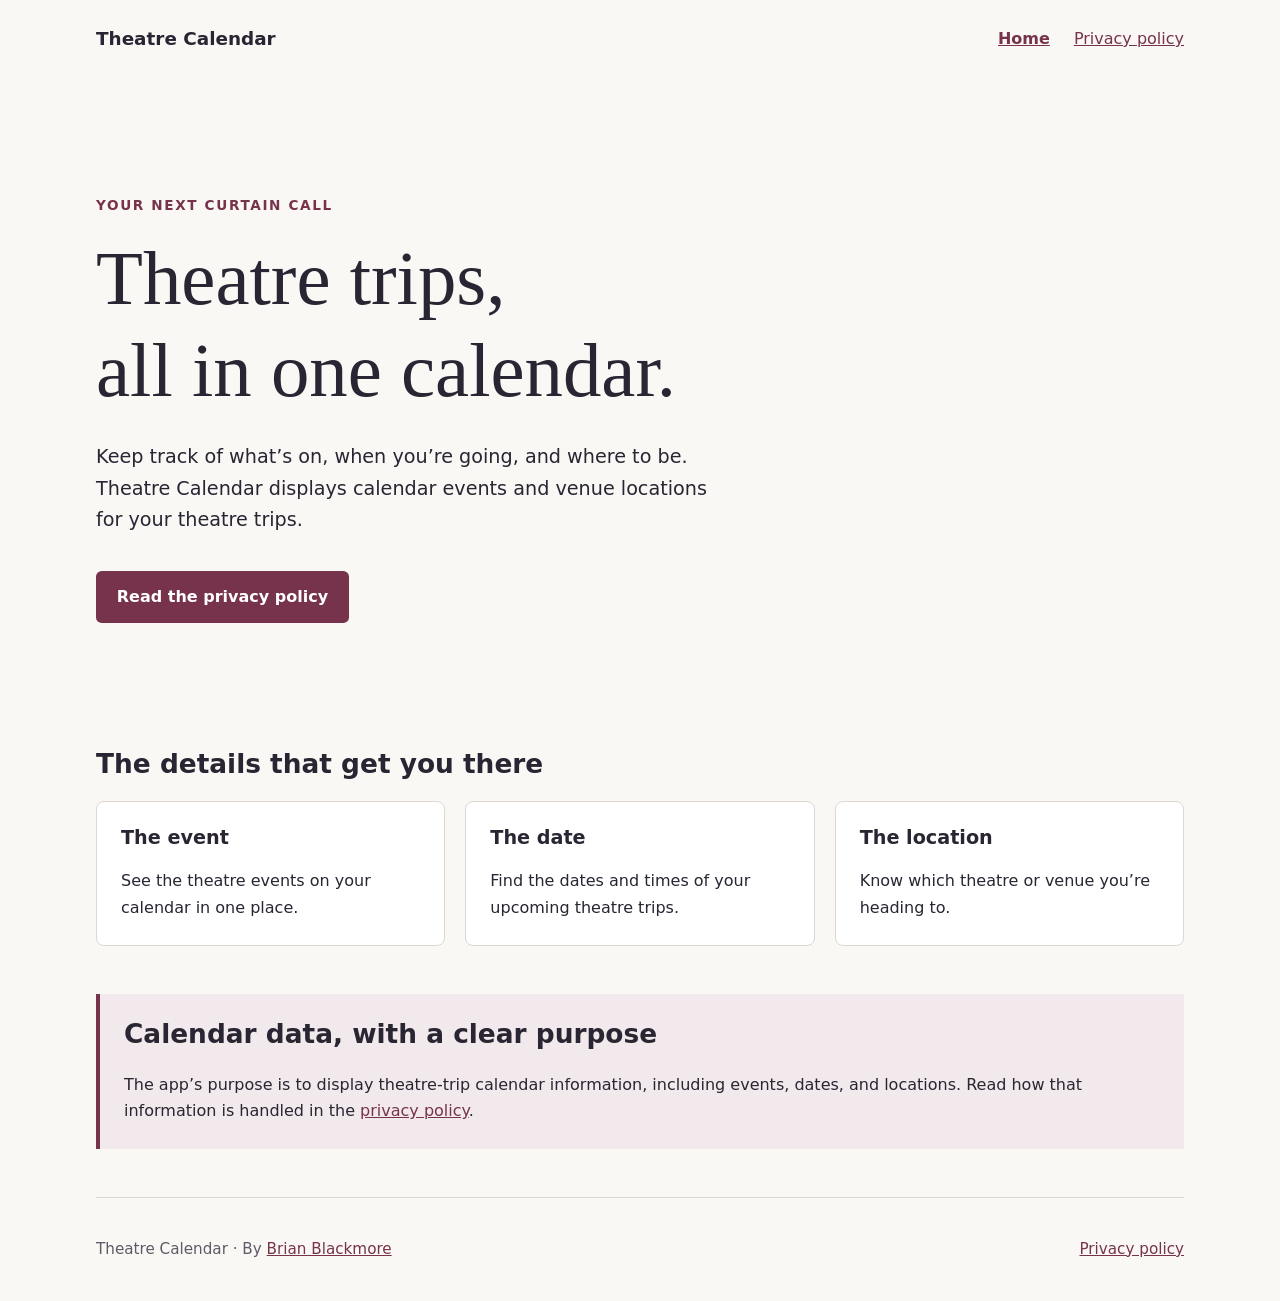
==== index.html @ 92d49ed2 "Add theatre calendar homepage and privacy policy Co-authored-by: brianblackmore <305045410+brianblac" ====
<!doctype html>
<html lang="en">
  <head>
    <meta charset="utf-8">
    <meta name="viewport" content="width=device-width, initial-scale=1">
    <meta name="description" content="Theatre Calendar brings together event dates and venue locations for theatre trips.">
    <title>Theatre Calendar</title>
    <link rel="stylesheet" href="styles.css">
  </head>
  <body>
    <header class="site-header">
      <a class="brand" href="index.html">Theatre Calendar</a>
      <nav aria-label="Main navigation">
        <a href="index.html" aria-current="page">Home</a>
        <a href="privacy.html">Privacy policy</a>
      </nav>
    </header>
    <main>
      <section class="hero" aria-labelledby="welcome">
        <p class="eyebrow">Your next curtain call</p>
        <h1 id="welcome">Theatre trips,<br>all in one calendar.</h1>
        <p class="intro">Keep track of what’s on, when you’re going, and where to be. Theatre Calendar displays calendar events and venue locations for your theatre trips.</p>
        <a class="button" href="privacy.html">Read the privacy policy</a>
      </section>
      <section aria-labelledby="details">
        <h2 id="details">The details that get you there</h2>
        <div class="features">
          <article>
            <h3>The event</h3>
            <p>See the theatre events on your calendar in one place.</p>
          </article>
          <article>
            <h3>The date</h3>
            <p>Find the dates and times of your upcoming theatre trips.</p>
          </article>
          <article>
            <h3>The location</h3>
            <p>Know which theatre or venue you’re heading to.</p>
          </article>
        </div>
      </section>
      <section class="notice" aria-labelledby="privacy">
        <h2 id="privacy">Calendar data, with a clear purpose</h2>
        <p>The app’s purpose is to display theatre-trip calendar information, including events, dates, and locations. Read how that information is handled in the <a href="privacy.html">privacy policy</a>.</p>
      </section>
    </main>
    <footer>
      <p>Theatre Calendar · By <a href="https://github.com/brianblackmore">Brian Blackmore</a></p>
      <a href="privacy.html">Privacy policy</a>
    </footer>
  </body>
</html>
---- styles.css ----
:root {
  color-scheme: light;
  font-family: system-ui, -apple-system, BlinkMacSystemFont, "Segoe UI", sans-serif;
  line-height: 1.65;
  color: #292532;
  background: #faf8f5;
}

* { box-sizing: border-box; }

body { margin: 0; }

a { color: #77334b; }

a:hover { text-decoration-thickness: 2px; }

a:focus-visible {
  outline: 3px solid #77334b;
  outline-offset: 5px;
}

.site-header, main, footer {
  width: min(100% - 3rem, 68rem);
  margin-inline: auto;
}

.site-header, footer {
  display: flex;
  align-items: center;
  justify-content: space-between;
  flex-wrap: wrap;
  gap: 1rem;
  padding-block: 1.5rem;
}

.brand {
  color: #292532;
  font-weight: 750;
  font-size: 1.15rem;
  text-decoration: none;
}

nav { display: flex; flex-wrap: wrap; gap: 1.5rem; }

nav a[aria-current="page"] { font-weight: 700; }

.hero { padding-block: clamp(3rem, 8vw, 7rem); max-width: 48rem; }

.eyebrow {
  color: #77334b;
  font-size: .85rem;
  font-weight: 700;
  letter-spacing: .12em;
  text-transform: uppercase;
}

h1, h2, h3 { line-height: 1.2; }

h1 {
  font-family: Georgia, "Times New Roman", serif;
  font-size: clamp(2.5rem, 7vw, 4.8rem);
  font-weight: 500;
  margin-block: 1rem 1.5rem;
}

h2 { font-size: 1.65rem; }

h3 { font-size: 1.2rem; }

.intro { font-size: 1.2rem; max-width: 40rem; }

.button {
  display: inline-block;
  margin-top: 1rem;
  padding: .8rem 1.3rem;
  border-radius: .35rem;
  background: #77334b;
  color: #fff;
  font-weight: 650;
  text-decoration: none;
}

.button:hover { background: #562438; }

.features {
  display: grid;
  grid-template-columns: repeat(auto-fit, minmax(min(100%, 16rem), 1fr));
  gap: 1.25rem;
}

.features article {
  padding: 1.5rem;
  border: 1px solid #dfd6d3;
  border-radius: .5rem;
  background: #fff;
}

.features h3 { margin-top: 0; }

.features p { margin-bottom: 0; }

.notice {
  margin-block: 3rem;
  padding: 1.5rem;
  border-left: 4px solid #77334b;
  background: #f1e9eb;
}

.notice h2 { margin-top: 0; }

.notice p { margin-bottom: 0; }

.policy { max-width: 48rem; padding-block: 2rem 3rem; }

.policy h1 { font-size: clamp(2.5rem, 6vw, 3.5rem); }

.policy section { margin-top: 2rem; }

.updated, footer { color: #605967; font-size: .95rem; }

footer { border-top: 1px solid #dfd6d3; }

@media (max-width: 36rem) {
  .site-header { align-items: flex-start; flex-direction: column; }
  .hero { padding-block: 2.5rem; }
}
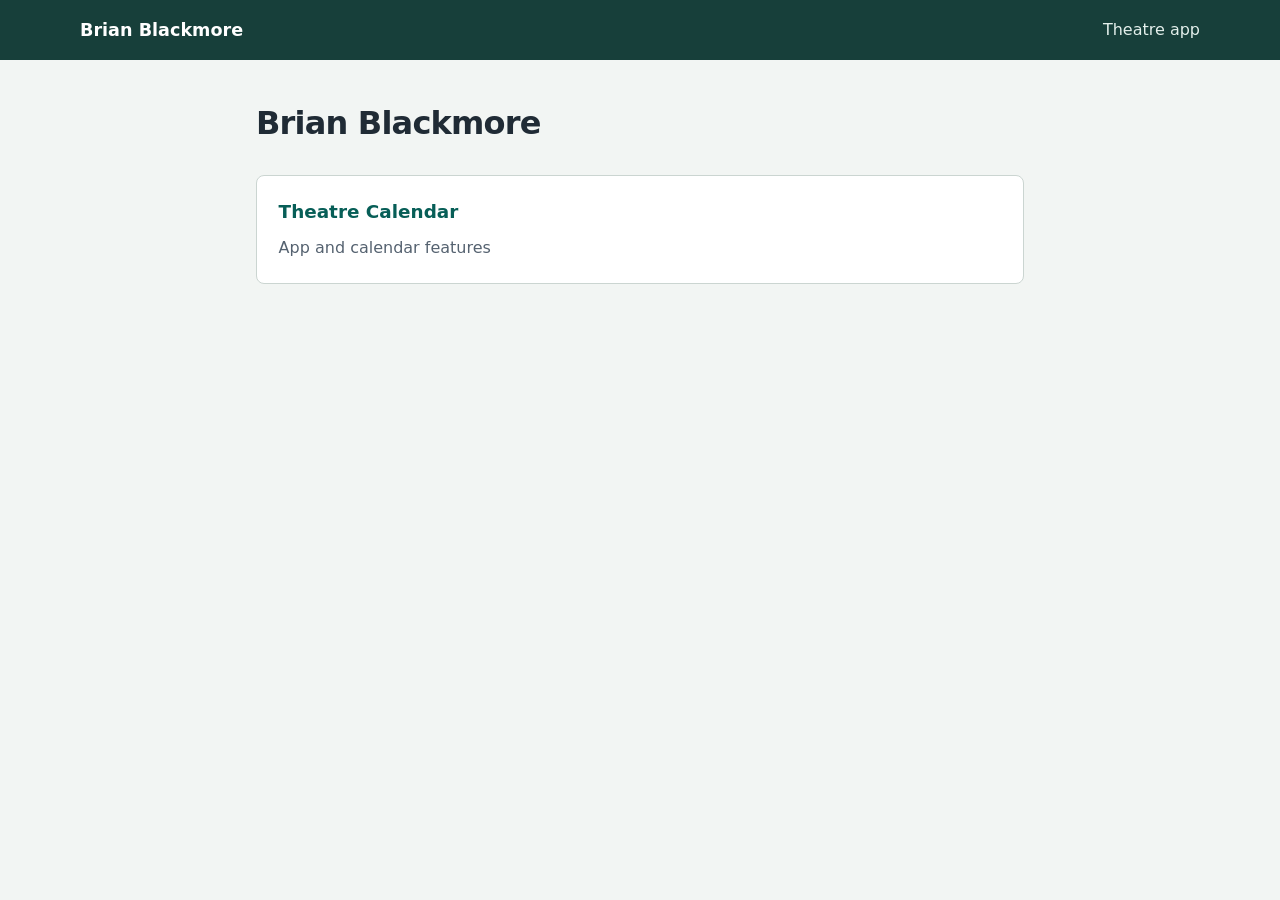
==== commit 44312e63: "Update personal website theatre pages Co-authored-by: Copilot <223556219+Copilot@users.noreply.githu" ====
--- a/index.html
+++ b/index.html
@@ -3,50 +3,27 @@
   <head>
     <meta charset="utf-8">
     <meta name="viewport" content="width=device-width, initial-scale=1">
-    <meta name="description" content="Theatre Calendar brings together event dates and venue locations for theatre trips.">
-    <title>Theatre Calendar</title>
+    <meta name="description" content="Projects and information by Brian Blackmore.">
+    <title>Brian Blackmore</title>
     <link rel="stylesheet" href="styles.css">
   </head>
   <body>
     <header class="site-header">
-      <a class="brand" href="index.html">Theatre Calendar</a>
-      <nav aria-label="Main navigation">
-        <a href="index.html" aria-current="page">Home</a>
-        <a href="privacy.html">Privacy policy</a>
-      </nav>
+      <div class="header-inner">
+        <a class="brand" href="index.html">Brian Blackmore</a>
+        <nav aria-label="Main navigation">
+          <a href="theatre.html">Theatre app</a>
+        </nav>
+      </div>
     </header>
     <main>
-      <section class="hero" aria-labelledby="welcome">
-        <p class="eyebrow">Your next curtain call</p>
-        <h1 id="welcome">Theatre trips,<br>all in one calendar.</h1>
-        <p class="intro">Keep track of what’s on, when you’re going, and where to be. Theatre Calendar displays calendar events and venue locations for your theatre trips.</p>
-        <a class="button" href="privacy.html">Read the privacy policy</a>
-      </section>
-      <section aria-labelledby="details">
-        <h2 id="details">The details that get you there</h2>
-        <div class="features">
-          <article>
-            <h3>The event</h3>
-            <p>See the theatre events on your calendar in one place.</p>
-          </article>
-          <article>
-            <h3>The date</h3>
-            <p>Find the dates and times of your upcoming theatre trips.</p>
-          </article>
-          <article>
-            <h3>The location</h3>
-            <p>Know which theatre or venue you’re heading to.</p>
-          </article>
-        </div>
-      </section>
-      <section class="notice" aria-labelledby="privacy">
-        <h2 id="privacy">Calendar data, with a clear purpose</h2>
-        <p>The app’s purpose is to display theatre-trip calendar information, including events, dates, and locations. Read how that information is handled in the <a href="privacy.html">privacy policy</a>.</p>
-      </section>
+      <h1>Brian Blackmore</h1>
+      <div class="link-cards">
+        <a class="link-card" href="theatre.html">
+          <strong>Theatre Calendar</strong>
+          <span>App and calendar features</span>
+        </a>
+      </div>
     </main>
-    <footer>
-      <p>Theatre Calendar · By <a href="https://github.com/brianblackmore">Brian Blackmore</a></p>
-      <a href="privacy.html">Privacy policy</a>
-    </footer>
   </body>
 </html>
--- a/styles.css
+++ b/styles.css
@@ -1,126 +1,172 @@
 :root {
   color-scheme: light;
-  font-family: system-ui, -apple-system, BlinkMacSystemFont, "Segoe UI", sans-serif;
-  line-height: 1.65;
-  color: #292532;
-  background: #faf8f5;
+  --ink: #202b35;
+  --muted: #556270;
+  --line: #cbd5d1;
+  --paper: #fff;
+  --wash: #f2f5f3;
+  --accent: #125c53;
+  --header: #173f3a;
+  font-family: "Segoe UI", system-ui, -apple-system, sans-serif;
+  line-height: 1.6;
+  color: var(--ink);
+  background: var(--wash);
 }
 
 * { box-sizing: border-box; }
 
 body { margin: 0; }
 
-a { color: #77334b; }
+a { color: #075e57; }
 
 a:hover { text-decoration-thickness: 2px; }
 
 a:focus-visible {
-  outline: 3px solid #77334b;
-  outline-offset: 5px;
+  outline: 3px solid #14804a;
+  outline-offset: 4px;
 }
 
-.site-header, main, footer {
-  width: min(100% - 3rem, 68rem);
-  margin-inline: auto;
+.site-header {
+  background: var(--header);
+  color: #fff;
+  padding: 1rem clamp(1rem, 4vw, 3rem);
 }
 
-.site-header, footer {
+.header-inner {
+  width: min(100%, 70rem);
+  margin-inline: auto;
   display: flex;
   align-items: center;
   justify-content: space-between;
   flex-wrap: wrap;
   gap: 1rem;
-  padding-block: 1.5rem;
 }
 
 .brand {
-  color: #292532;
+  color: #fff;
+  font-size: 1.1rem;
   font-weight: 750;
-  font-size: 1.15rem;
   text-decoration: none;
 }
 
-nav { display: flex; flex-wrap: wrap; gap: 1.5rem; }
+nav { display: flex; flex-wrap: wrap; gap: 1.25rem; }
 
-nav a[aria-current="page"] { font-weight: 700; }
+nav a { color: #e3efeb; text-decoration: none; }
 
-.hero { padding-block: clamp(3rem, 8vw, 7rem); max-width: 48rem; }
+nav a[aria-current="page"] { color: #fff; font-weight: 700; }
+
+nav a:hover { text-decoration: underline; }
+
+main {
+  width: min(100% - 2rem, 48rem);
+  margin-inline: auto;
+  padding-block: clamp(1.5rem, 4vw, 2.5rem);
+}
+
+h1, h2 { line-height: 1.2; }
+
+h1 {
+  margin: .25rem 0 1rem;
+  font-size: clamp(1.8rem, 3.8vw, 2rem);
+  letter-spacing: -.025em;
+}
+
+h2 { font-size: 1.4rem; }
 
 .eyebrow {
-  color: #77334b;
-  font-size: .85rem;
-  font-weight: 700;
-  letter-spacing: .12em;
+  margin: 0;
+  color: var(--accent);
+  font-size: .82rem;
+  font-weight: 750;
+  letter-spacing: .1em;
   text-transform: uppercase;
 }
 
-h1, h2, h3 { line-height: 1.2; }
+.lede { color: #3e4c57; font-size: 1.05rem; }
 
-h1 {
-  font-family: Georgia, "Times New Roman", serif;
-  font-size: clamp(2.5rem, 7vw, 4.8rem);
-  font-weight: 500;
-  margin-block: 1rem 1.5rem;
+.link-cards {
+  display: grid;
+  grid-template-columns: repeat(auto-fit, minmax(min(100%, 18rem), 1fr));
+  gap: 1rem;
+  margin-top: 2rem;
 }
 
-h2 { font-size: 1.65rem; }
-
-h3 { font-size: 1.2rem; }
-
-.intro { font-size: 1.2rem; max-width: 40rem; }
-
-.button {
-  display: inline-block;
-  margin-top: 1rem;
-  padding: .8rem 1.3rem;
-  border-radius: .35rem;
-  background: #77334b;
-  color: #fff;
-  font-weight: 650;
+.link-card {
+  display: grid;
+  align-content: start;
+  gap: .55rem;
+  padding: 1.35rem;
+  border: 1px solid var(--line);
+  border-radius: .5rem;
+  background: var(--paper);
+  color: var(--ink);
   text-decoration: none;
 }
 
-.button:hover { background: #562438; }
-
-.features {
-  display: grid;
-  grid-template-columns: repeat(auto-fit, minmax(min(100%, 16rem), 1fr));
-  gap: 1.25rem;
+.link-card:hover {
+  border-color: var(--accent);
+  box-shadow: 0 3px 8px rgba(18, 92, 83, .12);
 }
 
-.features article {
-  padding: 1.5rem;
-  border: 1px solid #dfd6d3;
-  border-radius: .5rem;
-  background: #fff;
+.card-label {
+  color: var(--accent);
+  font-size: .8rem;
+  font-weight: 700;
+  letter-spacing: .06em;
+  text-transform: uppercase;
 }
 
-.features h3 { margin-top: 0; }
+.link-card strong { color: #075e57; font-size: 1.15rem; }
 
-.features p { margin-bottom: 0; }
+.link-card span:last-child { color: var(--muted); }
+
+.policy { max-width: 48rem; }
+
+.policy h1 { margin-bottom: .5rem; }
+
+.updated, footer { color: var(--muted); font-size: .92rem; }
+
+.policy section {
+  margin-top: 1.5rem;
+  padding: 1.25rem 1.4rem;
+  border: 1px solid var(--line);
+  border-radius: .4rem;
+  background: var(--paper);
+}
+
+.policy section h2 { margin-top: 0; color: var(--accent); }
+
+.policy section p:last-child { margin-bottom: 0; }
+
+.policy li + li { margin-top: .5rem; }
 
 .notice {
-  margin-block: 3rem;
-  padding: 1.5rem;
-  border-left: 4px solid #77334b;
-  background: #f1e9eb;
+  margin-block: 1.5rem;
+  padding: 1rem 1.2rem;
+  border-left: 4px solid #b7791f;
+  background: #fff7d6;
 }
 
-.notice h2 { margin-top: 0; }
+.notice p:last-child { margin-bottom: 0; }
 
-.notice p { margin-bottom: 0; }
+code {
+  overflow-wrap: anywhere;
+  color: #173f3a;
+  font-size: .92em;
+}
 
-.policy { max-width: 48rem; padding-block: 2rem 3rem; }
-
-.policy h1 { font-size: clamp(2.5rem, 6vw, 3.5rem); }
-
-.policy section { margin-top: 2rem; }
-
-.updated, footer { color: #605967; font-size: .95rem; }
-
-footer { border-top: 1px solid #dfd6d3; }
+footer {
+  width: min(100% - 2rem, 48rem);
+  margin-inline: auto;
+  padding-block: 1rem 2rem;
+  border-top: 1px solid var(--line);
+  display: flex;
+  flex-wrap: wrap;
+  gap: 1rem;
+}
 
 @media (max-width: 36rem) {
-  .site-header { align-items: flex-start; flex-direction: column; }
-  .hero { padding-block: 2.5rem; }
+  .header-inner { align-items: flex-start; flex-direction: column; }
+  nav { gap: 1rem; }
+  .policy section { padding: 1rem; }
 }
